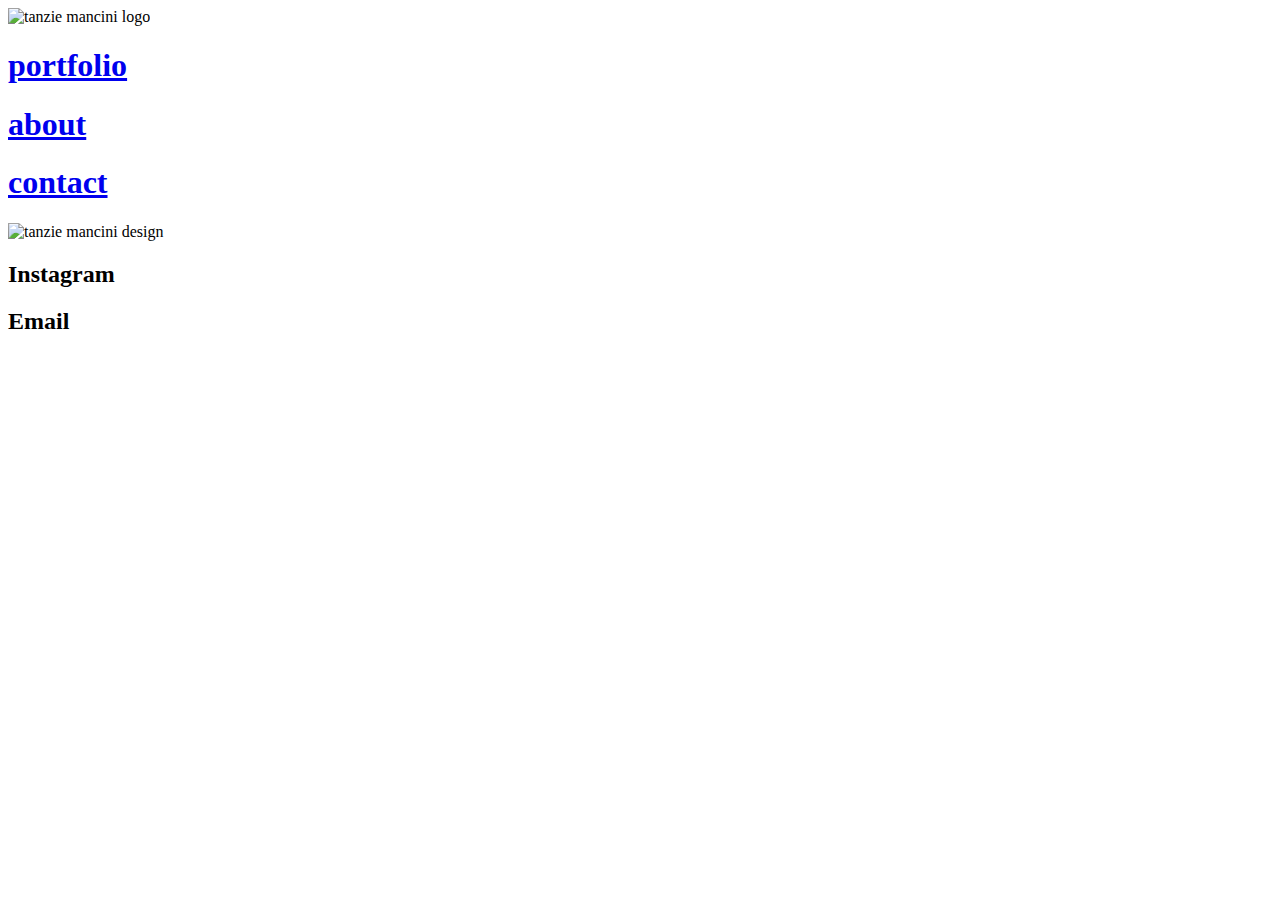
==== about.html @ 25fd2ccd "commit" ====
<!DOCTYPE html>
<!--[if lt IE 7]>      <html class="no-js lt-ie9 lt-ie8 lt-ie7"> <![endif]-->
<!--[if IE 7]>         <html class="no-js lt-ie9 lt-ie8"> <![endif]-->
<!--[if IE 8]>         <html class="no-js lt-ie9"> <![endif]-->
<!--[if gt IE 8]>      <html class="no-js"> <!--<![endif]-->
<html>
    <head>
        <meta charset="utf-8">
        <meta http-equiv="X-UA-Compatible" content="IE=edge">
        <title>About Tanzie Mancini</title>
        <meta name="description" content="Tanzie Mancini Portfolio">
        <meta name="viewport" content="width=device-width, initial-scale=1">
        <link rel="stylesheet" href="css/stylesheet.css">
    </head>
    <body>
        <!--[if lt IE 7]>
            <p class="browsehappy">You are using an <strong>outdated</strong> browser. Please <a href="#">upgrade your browser</a> to improve your experience.</p>
        <![endif]-->
      <header>
        <img src="" Alt="tanzie mancini logo">
        <nav>
            <a href="index.html">
                <h1>portfolio</h1>
            </a>
            <a href="about.html">
                <h1>about</h1>
            </a>
            <a href="contact.html">
                <h1>contact</h1>
            </a>
        </nav>
      </header>
      <main>
        <section>
            <img src="" Alt="tanzie mancini design">
            <p></p>
            <p></p>
        </section>
      </main>
      <footer>
        <h2>Instagram</h2>
        <h2>Email</h2>
      </footer>
    </body>
</html>
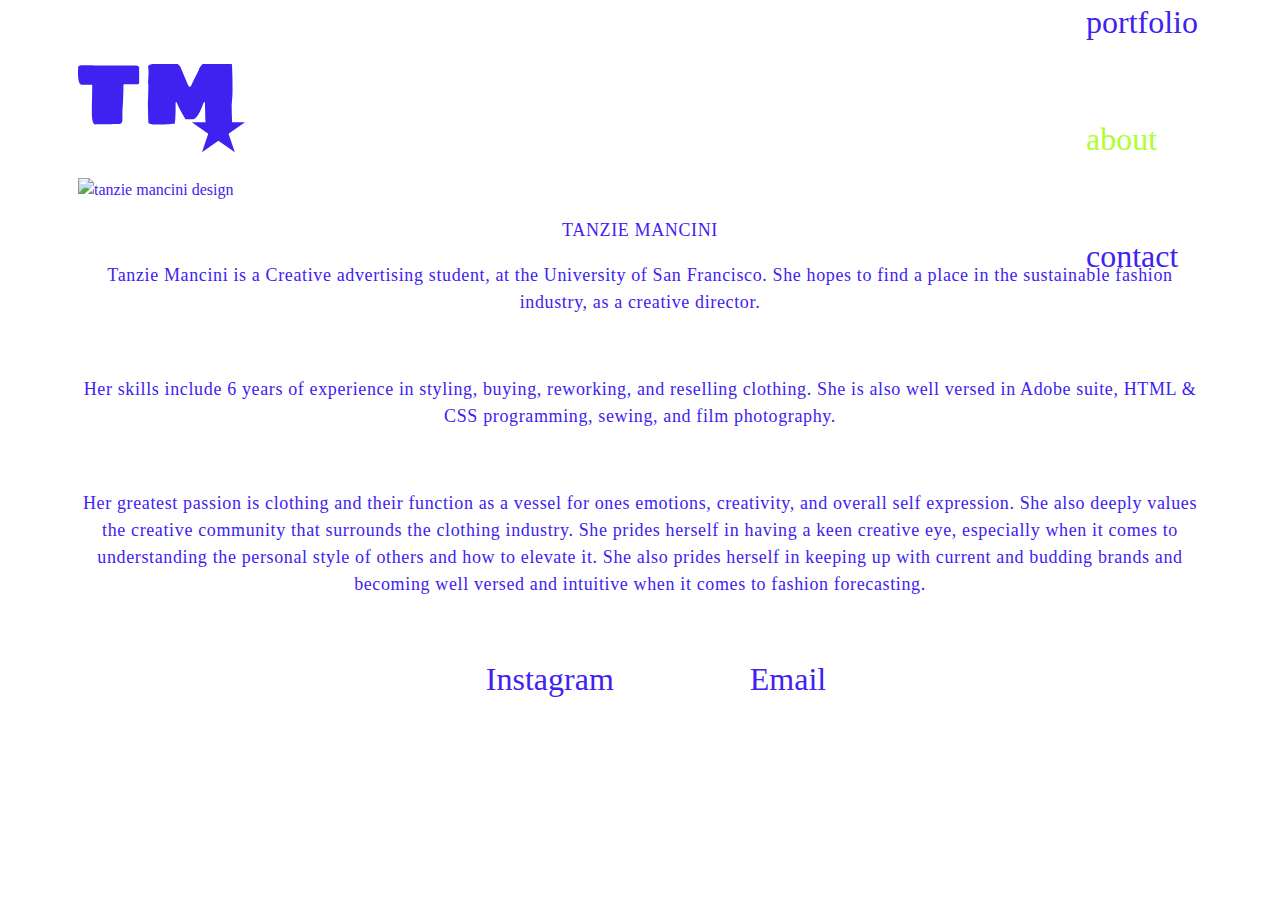
==== commit 24f651ec: "commit2" ====
--- a/about.html
+++ b/about.html
@@ -10,36 +10,43 @@
         <title>About Tanzie Mancini</title>
         <meta name="description" content="Tanzie Mancini Portfolio">
         <meta name="viewport" content="width=device-width, initial-scale=1">
-        <link rel="stylesheet" href="css/stylesheet.css">
+        <link rel="stylesheet" href="css/style.css">
     </head>
     <body>
         <!--[if lt IE 7]>
             <p class="browsehappy">You are using an <strong>outdated</strong> browser. Please <a href="#">upgrade your browser</a> to improve your experience.</p>
         <![endif]-->
       <header>
-        <img src="" Alt="tanzie mancini logo">
+        <img src="img/tanzielogo.svg" Alt="tanzie mancini logo">
         <nav>
             <a href="index.html">
                 <h1>portfolio</h1>
             </a>
             <a href="about.html">
-                <h1>about</h1>
+                <h1 class="selected">about</h1>
             </a>
             <a href="contact.html">
                 <h1>contact</h1>
             </a>
         </nav>
       </header>
-      <main>
+      <main> 
         <section>
-            <img src="" Alt="tanzie mancini design">
-            <p></p>
-            <p></p>
+            <img src="IMG/aboutback.png" Alt="tanzie mancini design">
+        <h2>TANZIE MANCINI</h2>
+            <p>Tanzie Mancini is a Creative advertising student, at the University of San Francisco. She hopes to find a place in the sustainable fashion industry, as a creative director.</p>
+            <br>
+            <p>Her skills include 6 years of experience in styling, buying, reworking, and reselling clothing. She is also well versed in Adobe suite, HTML & CSS programming, sewing, and film photography.</p>
+            <br>
+            <p>Her greatest passion is clothing and their function as a vessel for ones emotions, creativity, and overall self expression. She also deeply values the creative community that surrounds the clothing industry. She prides herself in having a keen creative eye, especially when it comes to understanding the personal style of others and how to elevate it. She also prides herself in keeping up with current and budding brands and becoming well versed and intuitive when it comes to fashion forecasting.</p>
+            <br>
         </section>
       </main>
       <footer>
-        <h2>Instagram</h2>
-        <h2>Email</h2>
+        <a href="https://www.instagram.com/tanziemancini/">
+            <h1>Instagram</h1>
+        <a href="mailto:tanziemancini@gmail.com">
+        <h1>Email</h1>
       </footer>
     </body>
 </html>--- a/css/style.css
+++ b/css/style.css
@@ -0,0 +1,91 @@
+html {
+    font-size:16px;
+}
+
+body {
+    max-width: 70.25rem;
+    /* digital numbers */
+    font-family: Digital Numbers;
+    color: #4022F0;
+    line-height: 1.5;
+    margin: 4rem auto;
+
+}
+
+header {
+    display: flex;
+    width: 70rem;
+    height: 7.125rem;
+    justify-content: space-between;
+    align-items: center;
+}
+
+h1,
+nav,
+footer {
+    color: #4022F0;
+    font-family: Archivo;
+    font-size: 2rem;
+    font-style: normal;
+    font-weight: 400;
+    line-height: normal;
+}
+
+h2 {
+    color: #4022F0;
+    text-align: center;
+    /* digital numbers */
+    font-family: Digital Numbers;
+    font-size: 1.125rem;
+    font-style: normal;
+    font-weight: 400;
+    line-height: 150%; /* 1.6875rem */
+    letter-spacing: 0.03938rem;
+}
+
+p {
+    color: #4022F0;
+    text-align: center;
+    /* digital numbers */
+    font-family: Digital Numbers;
+    font-size: 1.125rem;
+    font-style: normal;
+    font-weight: 400;
+    line-height: 150%; /* 1.6875rem */
+    letter-spacing: 0.03938rem;
+}
+
+a {
+    color: greenyellow ;
+    text-decoration: none;
+    margin: 0 0 0 2rem;
+}
+
+a:visited,
+.selected {
+    color: greenyellow;
+}
+
+a h1:hover {
+
+}
+
+nav {
+
+}
+
+main {
+    justify-content: center;
+}
+
+
+footer {
+    margin: auto;
+    display: flex;
+    width: 32.5rem;
+    height: 3.4375rem;
+    justify-content: center;
+    align-items: flex-start;
+    flex-shrink: 0;
+    gap: 6.5rem;
+}
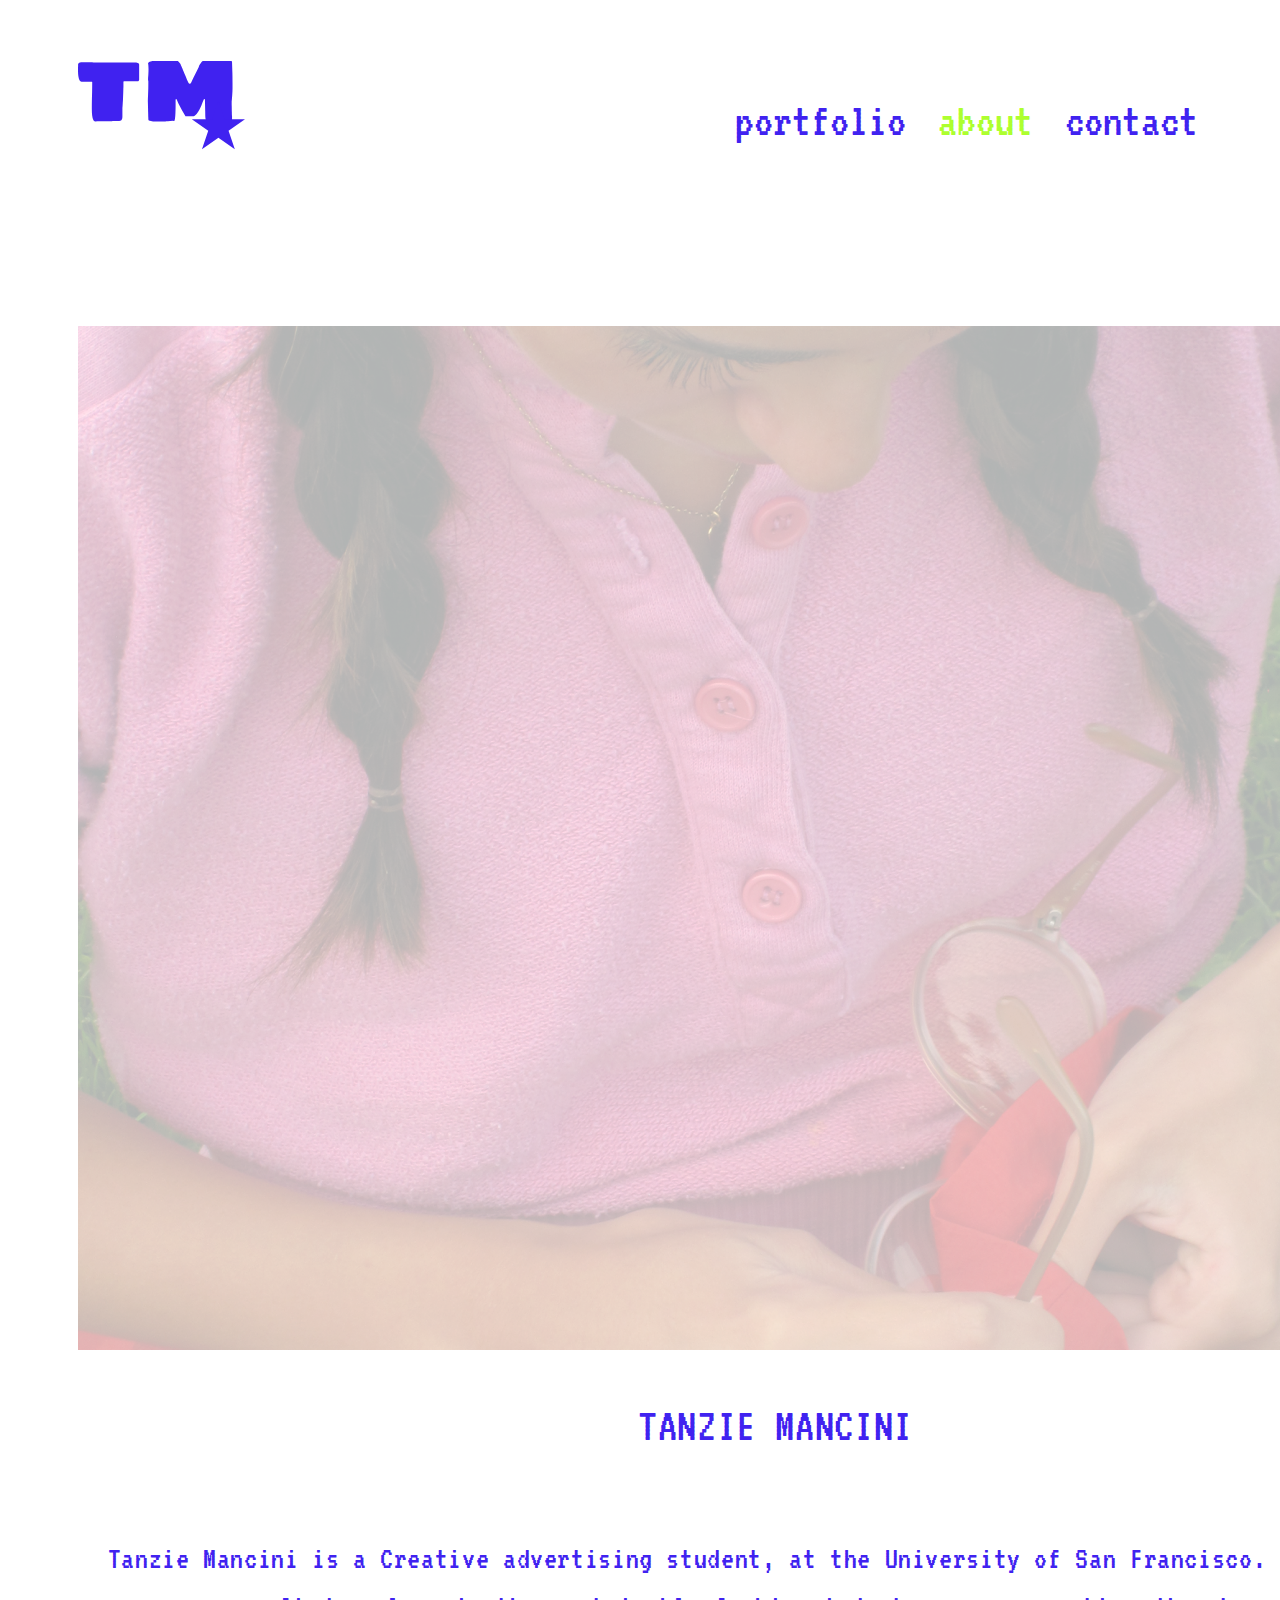
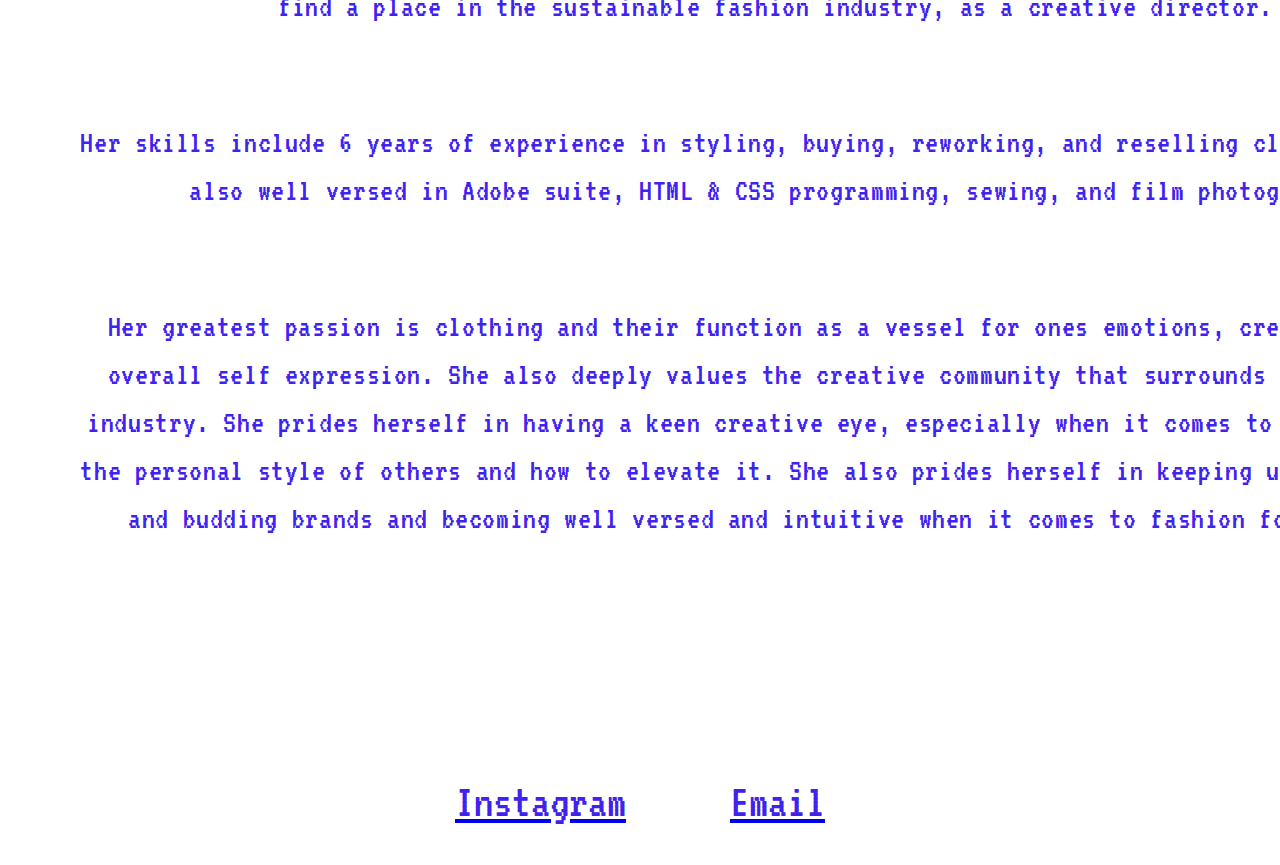
==== commit 7f911eef: "Update about.html" ====
--- a/about.html
+++ b/about.html
@@ -17,7 +17,9 @@
             <p class="browsehappy">You are using an <strong>outdated</strong> browser. Please <a href="#">upgrade your browser</a> to improve your experience.</p>
         <![endif]-->
       <header>
-        <img src="img/tanzielogo.svg" Alt="tanzie mancini logo">
+        <a href="index.html">
+            <img src="img/tanzielogo.svg" Alt="tanzie mancini logo">
+        </a>
         <nav>
             <a href="index.html">
                 <h1>portfolio</h1>
@@ -32,7 +34,7 @@
       </header>
       <main> 
         <section>
-            <img src="IMG/aboutback.png" Alt="tanzie mancini design">
+            <img src="img/aboutback.png" Alt="tanzie mancini design">
         <h2>TANZIE MANCINI</h2>
             <p>Tanzie Mancini is a Creative advertising student, at the University of San Francisco. She hopes to find a place in the sustainable fashion industry, as a creative director.</p>
             <br>
--- a/css/style.css
+++ b/css/style.css
@@ -1,11 +1,14 @@
+@import url('https://fonts.googleapis.com/css2?family=VT323&display=swap');
+
 html {
     font-size:16px;
 }
+
 
 body {
     max-width: 70.25rem;
     /* digital numbers */
-    font-family: Digital Numbers;
+    font-family: 'VT323', monospace;
     color: #4022F0;
     line-height: 1.5;
     margin: 4rem auto;
@@ -20,12 +23,18 @@
     align-items: center;
 }
 
+nav {
+    display: flex;
+    justify-content: space-between;
+    align-items: center;
+}
+
 h1,
 nav,
 footer {
     color: #4022F0;
-    font-family: Archivo;
-    font-size: 2rem;
+    font-family: 'VT323', monospace;
+    font-size: 3rem;
     font-style: normal;
     font-weight: 400;
     line-height: normal;
@@ -35,8 +44,8 @@
     color: #4022F0;
     text-align: center;
     /* digital numbers */
-    font-family: Digital Numbers;
-    font-size: 1.125rem;
+    font-family: 'VT323', monospace;
+    font-size:3rem;
     font-style: normal;
     font-weight: 400;
     line-height: 150%; /* 1.6875rem */
@@ -47,15 +56,19 @@
     color: #4022F0;
     text-align: center;
     /* digital numbers */
-    font-family: Digital Numbers;
-    font-size: 1.125rem;
+    font-family: 'VT323', monospace;
+    font-size: 2rem;
     font-style: normal;
     font-weight: 400;
     line-height: 150%; /* 1.6875rem */
     letter-spacing: 0.03938rem;
 }
 
-a {
+img {
+
+}
+
+nav a {
     color: greenyellow ;
     text-decoration: none;
     margin: 0 0 0 2rem;
@@ -66,18 +79,17 @@
     color: greenyellow;
 }
 
-a h1:hover {
-
-}
-
-nav {
-
-}
-
 main {
     justify-content: center;
 }
 
+section {
+    margin: 9.25rem auto;
+    display: grid;
+    grid-template-columns: repeat (12, 1fr);
+    grid-column-gap: 1.5rem;
+    grid-auto-flow: dense;
+}
 
 footer {
     margin: auto;
@@ -89,3 +101,111 @@
     flex-shrink: 0;
     gap: 6.5rem;
 }
+
+#byline {
+    width: 100%;
+    margin: auto; 
+    text-align: center;
+}
+
+#byline h5{
+    font-size: 3rem;
+    text-align: center;
+    
+}
+
+.left {
+    grid-column: 4/7; 
+}
+
+.right {
+    grid-column: 10/13; 
+}
+.left1 {
+    grid-column: 0/7; 
+}
+
+.right1 {
+    grid-column: 10/13; 
+}
+.grid1 {
+    grid-column: 1/4; 
+}
+
+.grid2 {
+    grid-column: 6/11; 
+}
+.top1 {
+    scale: 250%;
+    grid-column: 3; 
+    justify-content: center;
+}
+div.top {
+    margin: auto -70px;
+}
+
+#title {
+    text-align:center;
+}
+
+#inline {
+    display: table;
+    width:100%;
+    background-color: #2410f932;
+  }
+  #inline div {
+    display: flex;
+     align-items: center;
+    justify-content: space-evenly;
+  }
+  #inline h1 {
+    text-align: center;
+  }
+  .smlBox {
+    font-family: Century Gothic, sans-serif;
+    font-size: .9em;
+    margin: 17px 0px 17px -200px;
+    border-radius: 5px;
+    padding: 7px 17px 7px 17px;
+  }
+
+  #steps p {
+    text-align: left;
+  }
+
+.splash {
+    position: absolute;
+    width: 100%;
+    height: 100%;
+}
+
+input, textarea {
+    width: 100%;
+    background-color: blue;
+    border: 1px solid blue;
+    color:greenyellow;
+    font-size: 40px;
+    padding: 8px 16px 8px 16px;
+}
+
+label {
+    display: block;
+    margin: 16px 0px 16px 0px;
+    font-size: 40px;
+}
+
+textarea {
+    height: 320px;
+}
+
+button{
+    background-color: greenyellow;
+    border: none;
+    font-size: 20px;
+    padding: 8px 16px 8px 16px;
+}
+
+input:focus, textarea:focus {
+    border: 2px solid greenyellow;
+}
+  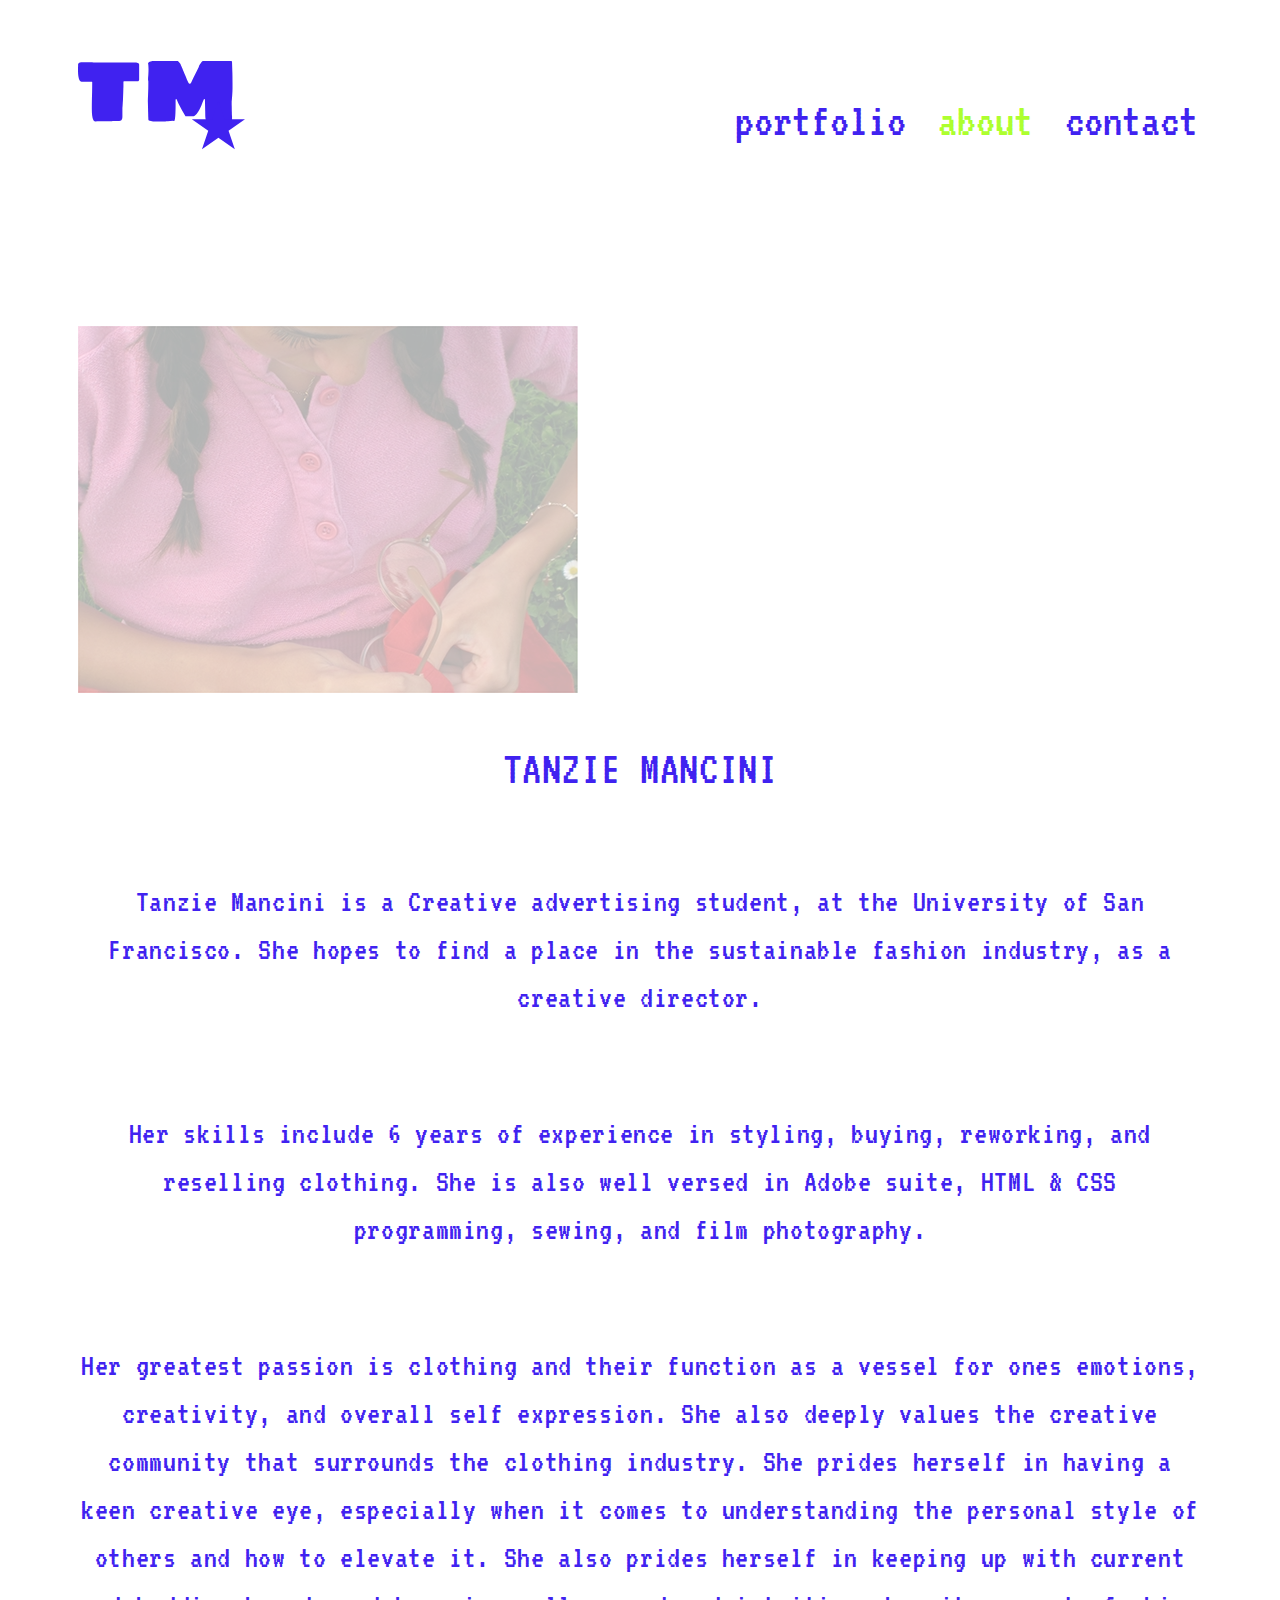
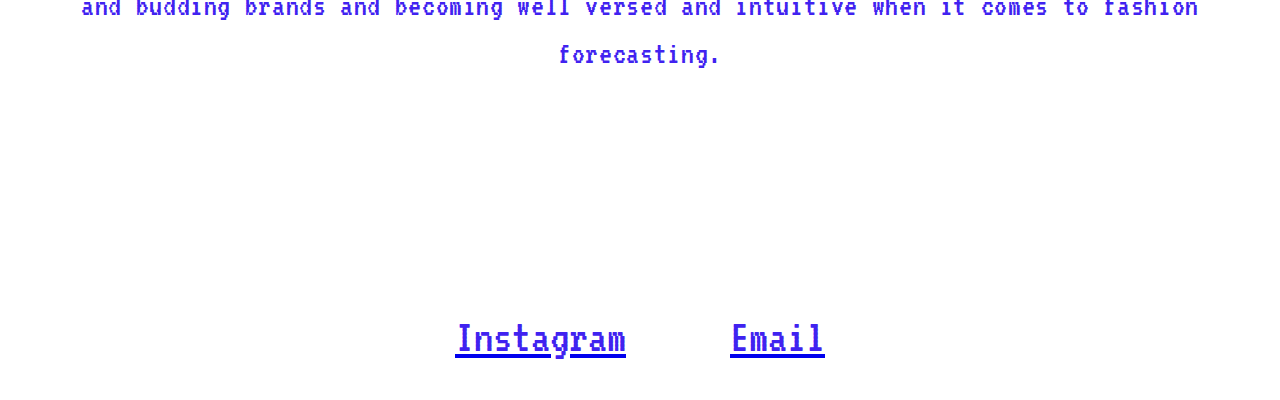
==== commit beacaeb6: "Update about.html" ====
--- a/about.html
+++ b/about.html
@@ -34,7 +34,7 @@
       </header>
       <main> 
         <section>
-            <img src="img/aboutback.png" Alt="tanzie mancini design">
+            <img src="img/aboutback.webp" Alt="tanzie mancini design">
         <h2>TANZIE MANCINI</h2>
             <p>Tanzie Mancini is a Creative advertising student, at the University of San Francisco. She hopes to find a place in the sustainable fashion industry, as a creative director.</p>
             <br>
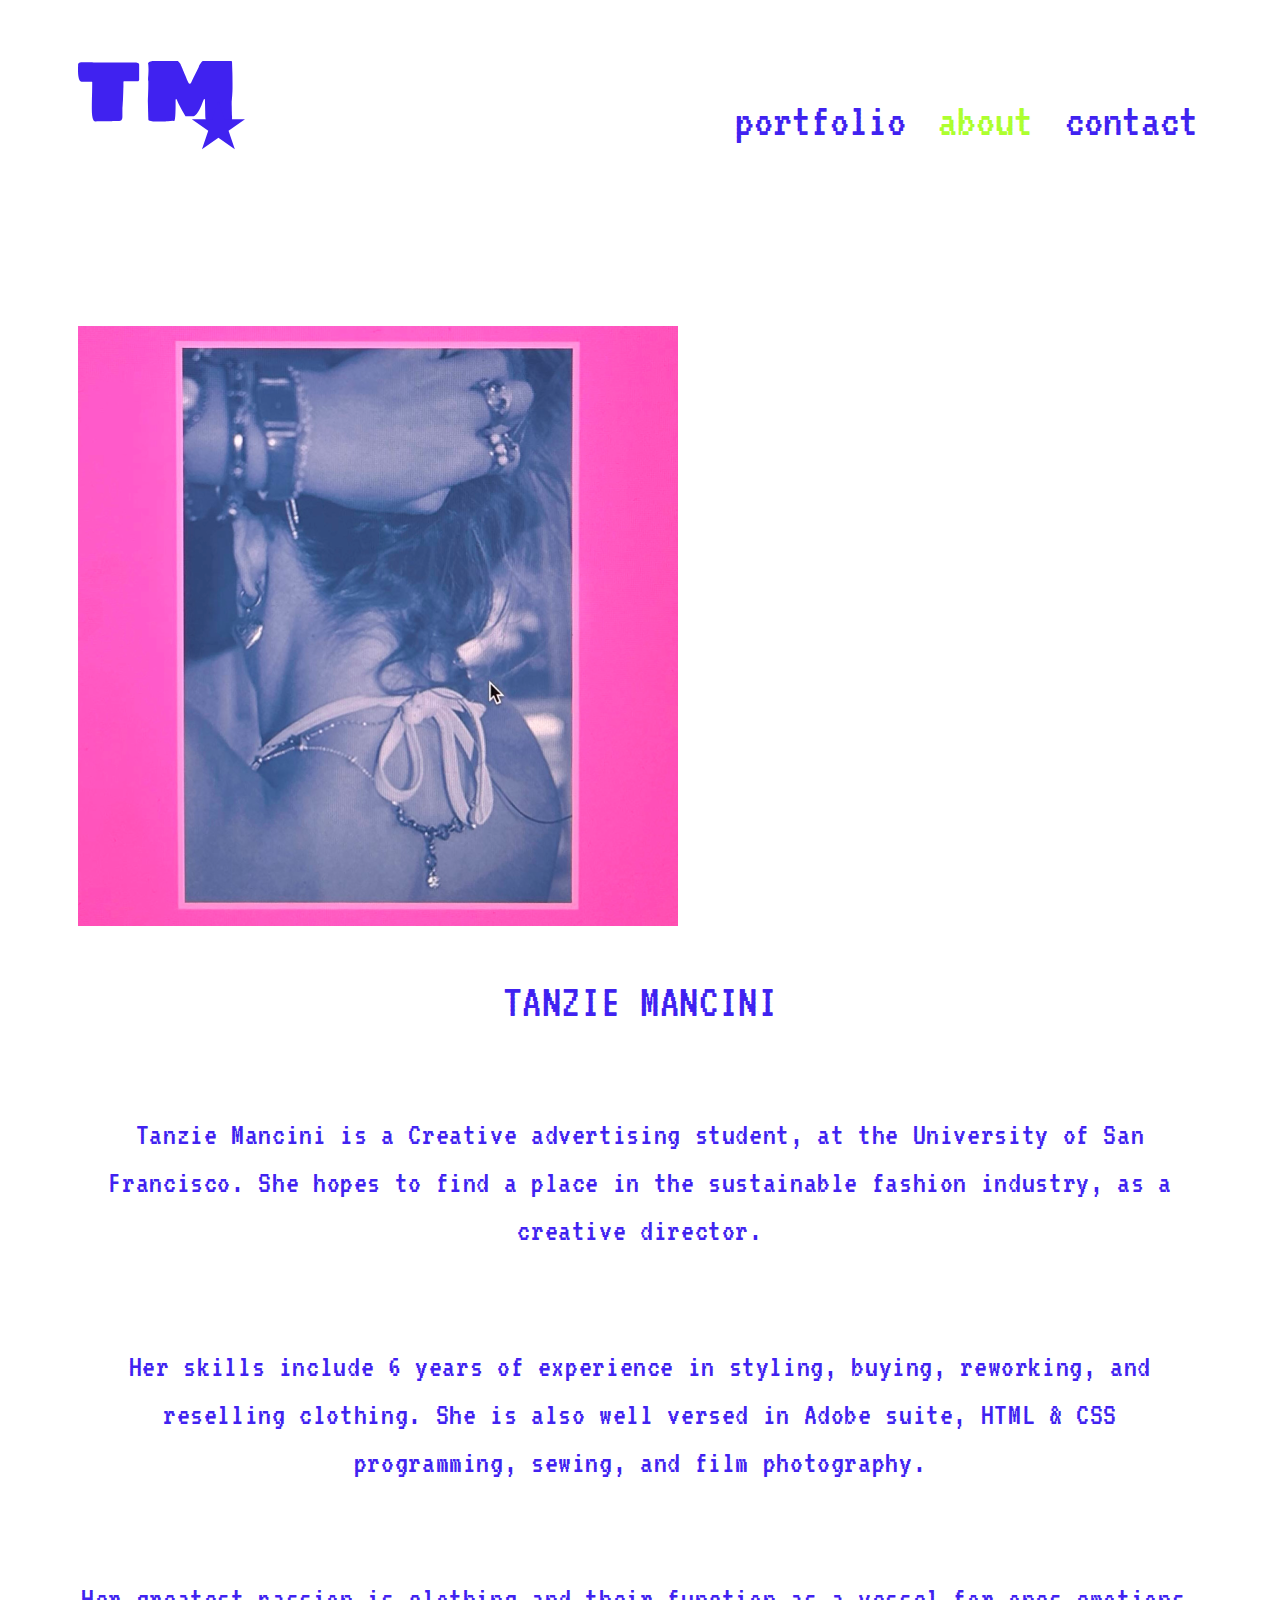
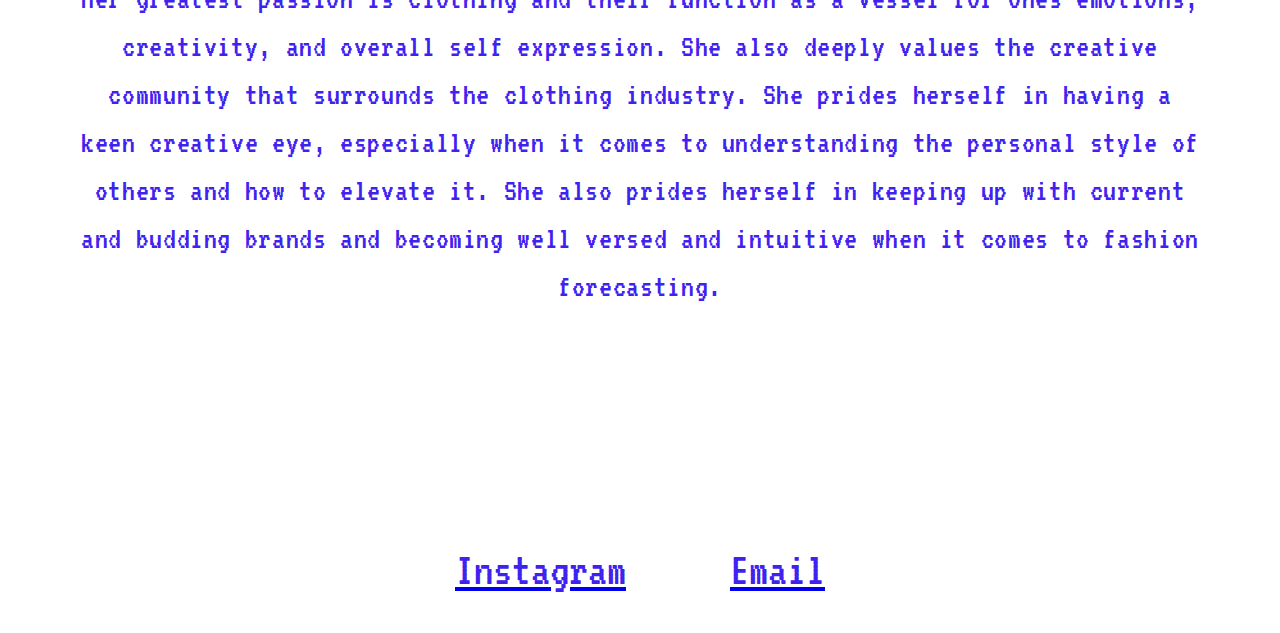
==== commit 72f40549: "Update about.html" ====
--- a/about.html
+++ b/about.html
@@ -34,7 +34,7 @@
       </header>
       <main> 
         <section>
-            <img src="img/aboutback.webp" Alt="tanzie mancini design">
+            <img src="img/1sumblue.png" Alt="tanzie mancini design">
         <h2>TANZIE MANCINI</h2>
             <p>Tanzie Mancini is a Creative advertising student, at the University of San Francisco. She hopes to find a place in the sustainable fashion industry, as a creative director.</p>
             <br>
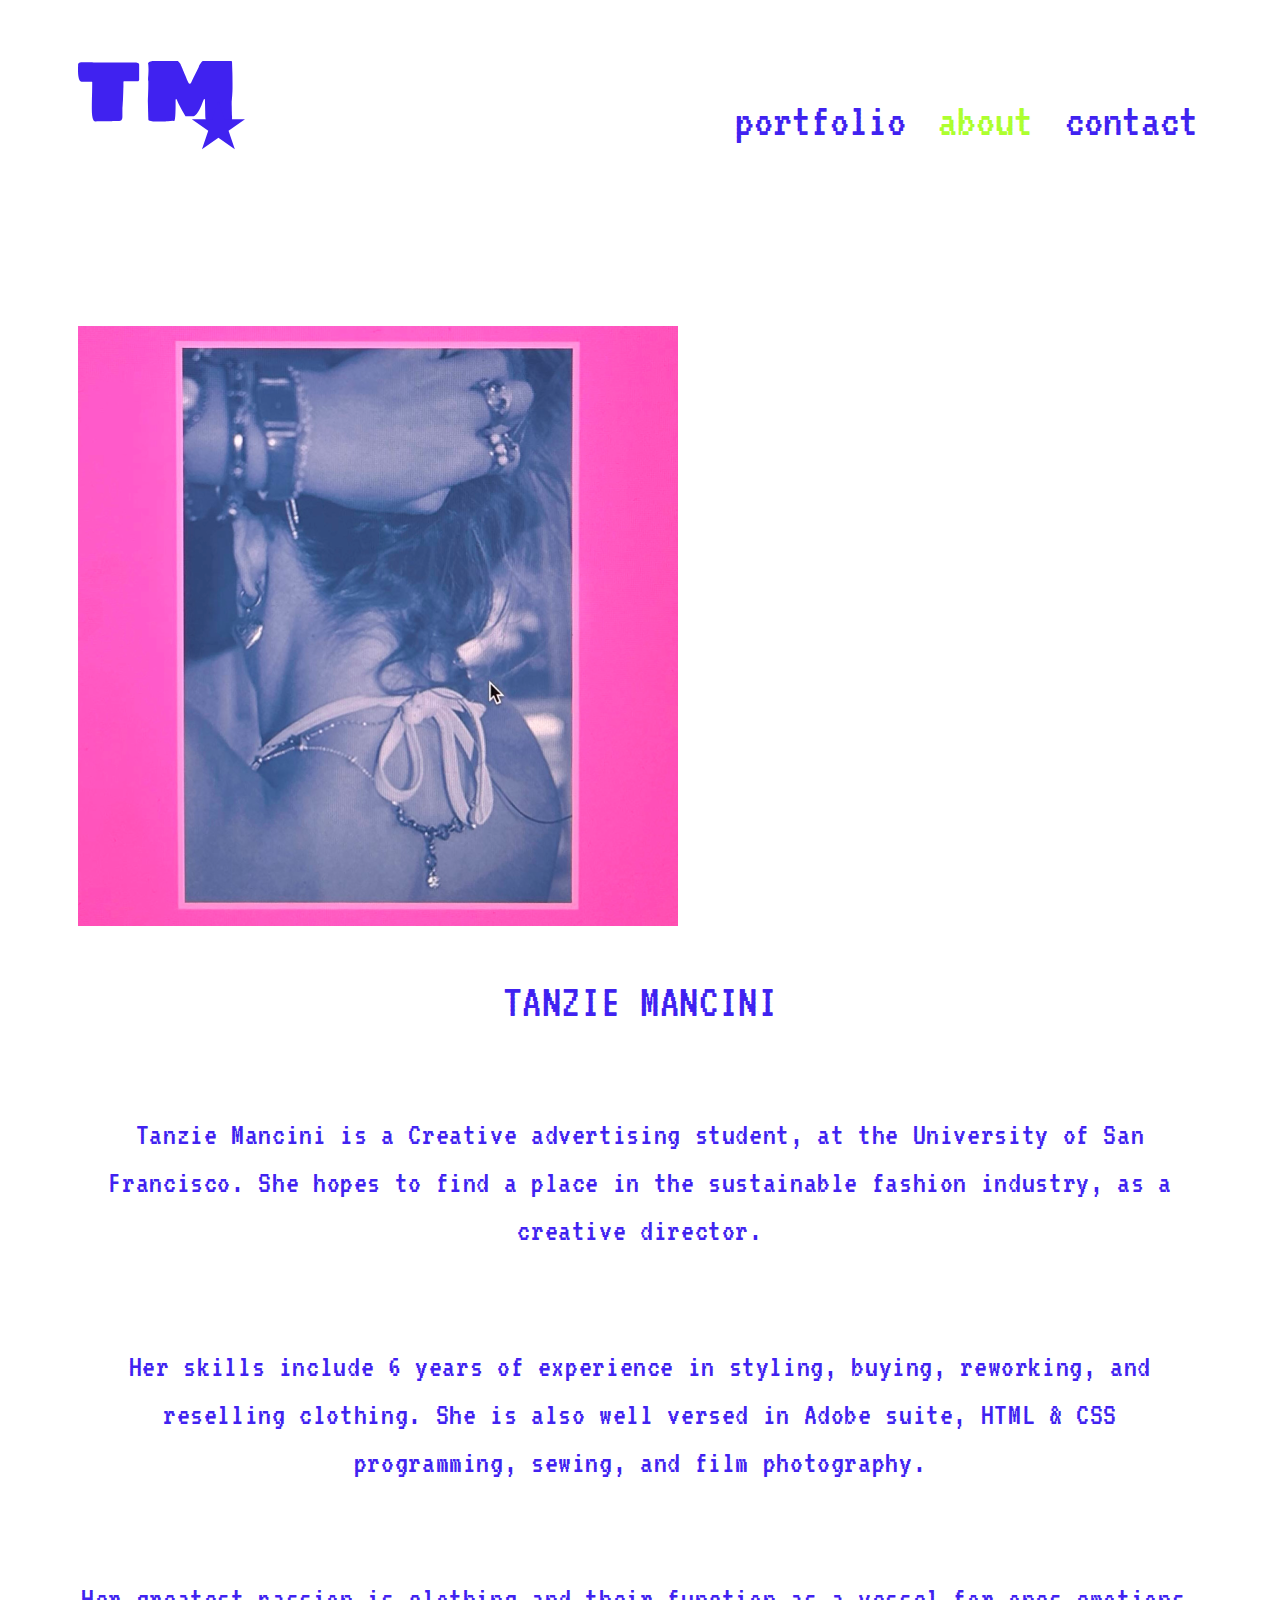
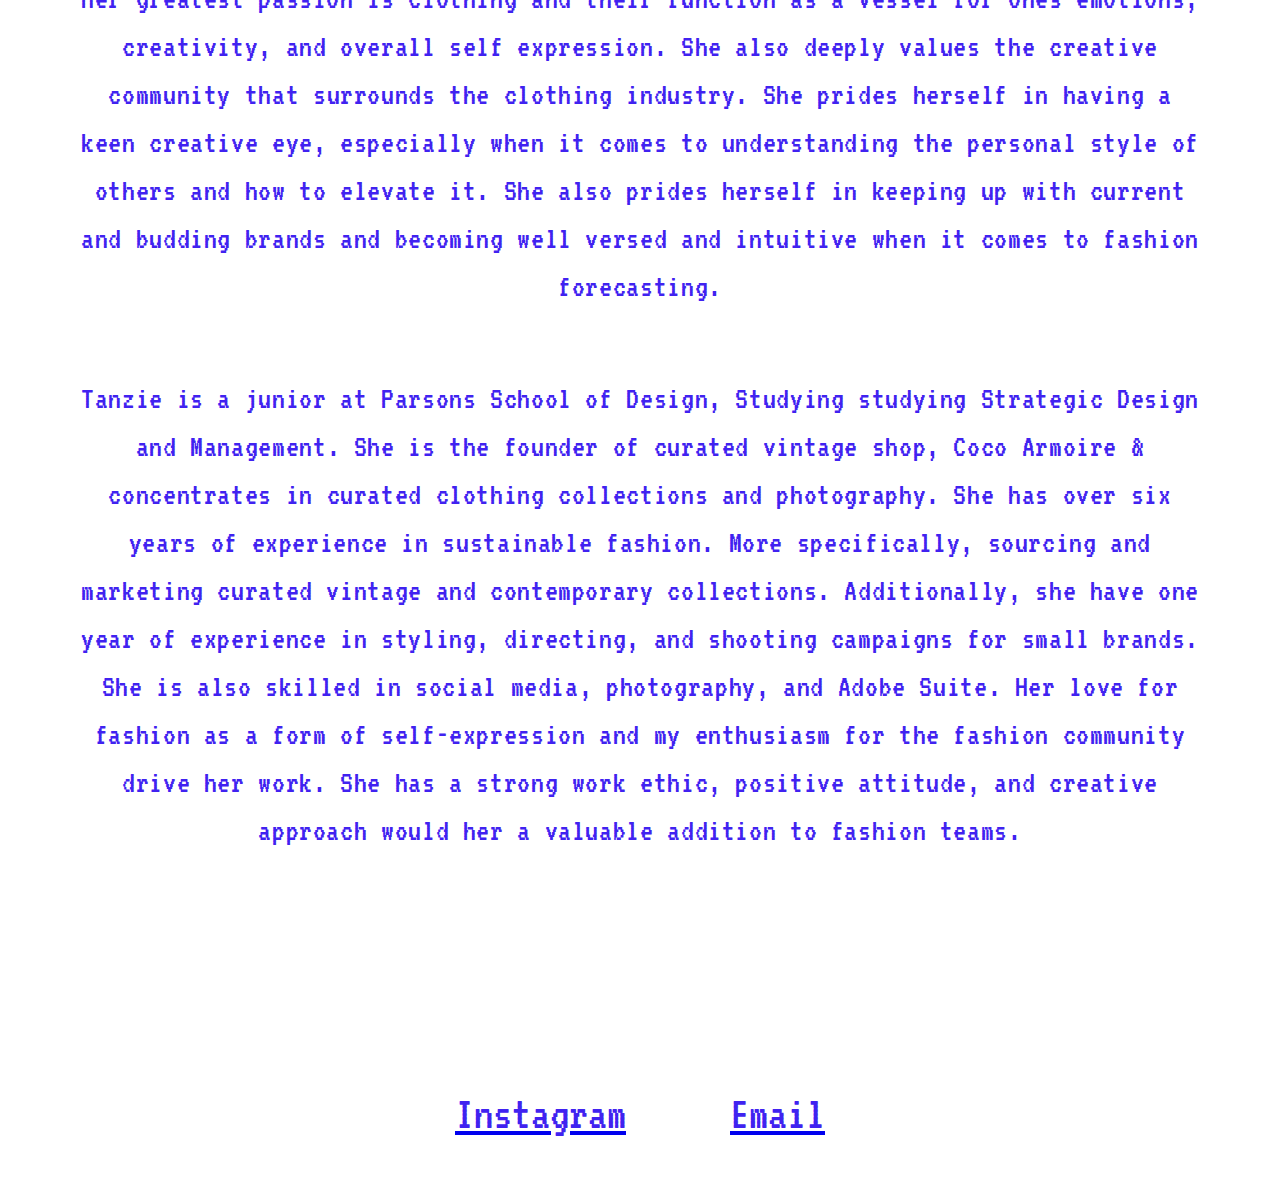
==== commit 60aa3912: "tnaize update" ====
--- a/about.html
+++ b/about.html
@@ -41,7 +41,13 @@
             <p>Her skills include 6 years of experience in styling, buying, reworking, and reselling clothing. She is also well versed in Adobe suite, HTML & CSS programming, sewing, and film photography.</p>
             <br>
             <p>Her greatest passion is clothing and their function as a vessel for ones emotions, creativity, and overall self expression. She also deeply values the creative community that surrounds the clothing industry. She prides herself in having a keen creative eye, especially when it comes to understanding the personal style of others and how to elevate it. She also prides herself in keeping up with current and budding brands and becoming well versed and intuitive when it comes to fashion forecasting.</p>
+            <p>Tanzie is a junior at Parsons School of Design, Studying studying Strategic Design and Management. She is the founder of curated vintage shop, Coco Armoire & concentrates in curated clothing collections and photography.
+
+                She has over six years of experience in sustainable fashion. More specifically, sourcing and marketing curated vintage and contemporary collections. Additionally, she have one year of experience in styling, directing, and shooting campaigns for small brands. She is also skilled in social media, photography, and Adobe Suite.
+                
+                Her love for fashion as a form of self-expression and my enthusiasm for the fashion community drive her work. She has a strong work ethic, positive attitude, and creative approach would her a valuable addition to fashion teams. </p>
             <br>
+    
         </section>
       </main>
       <footer>
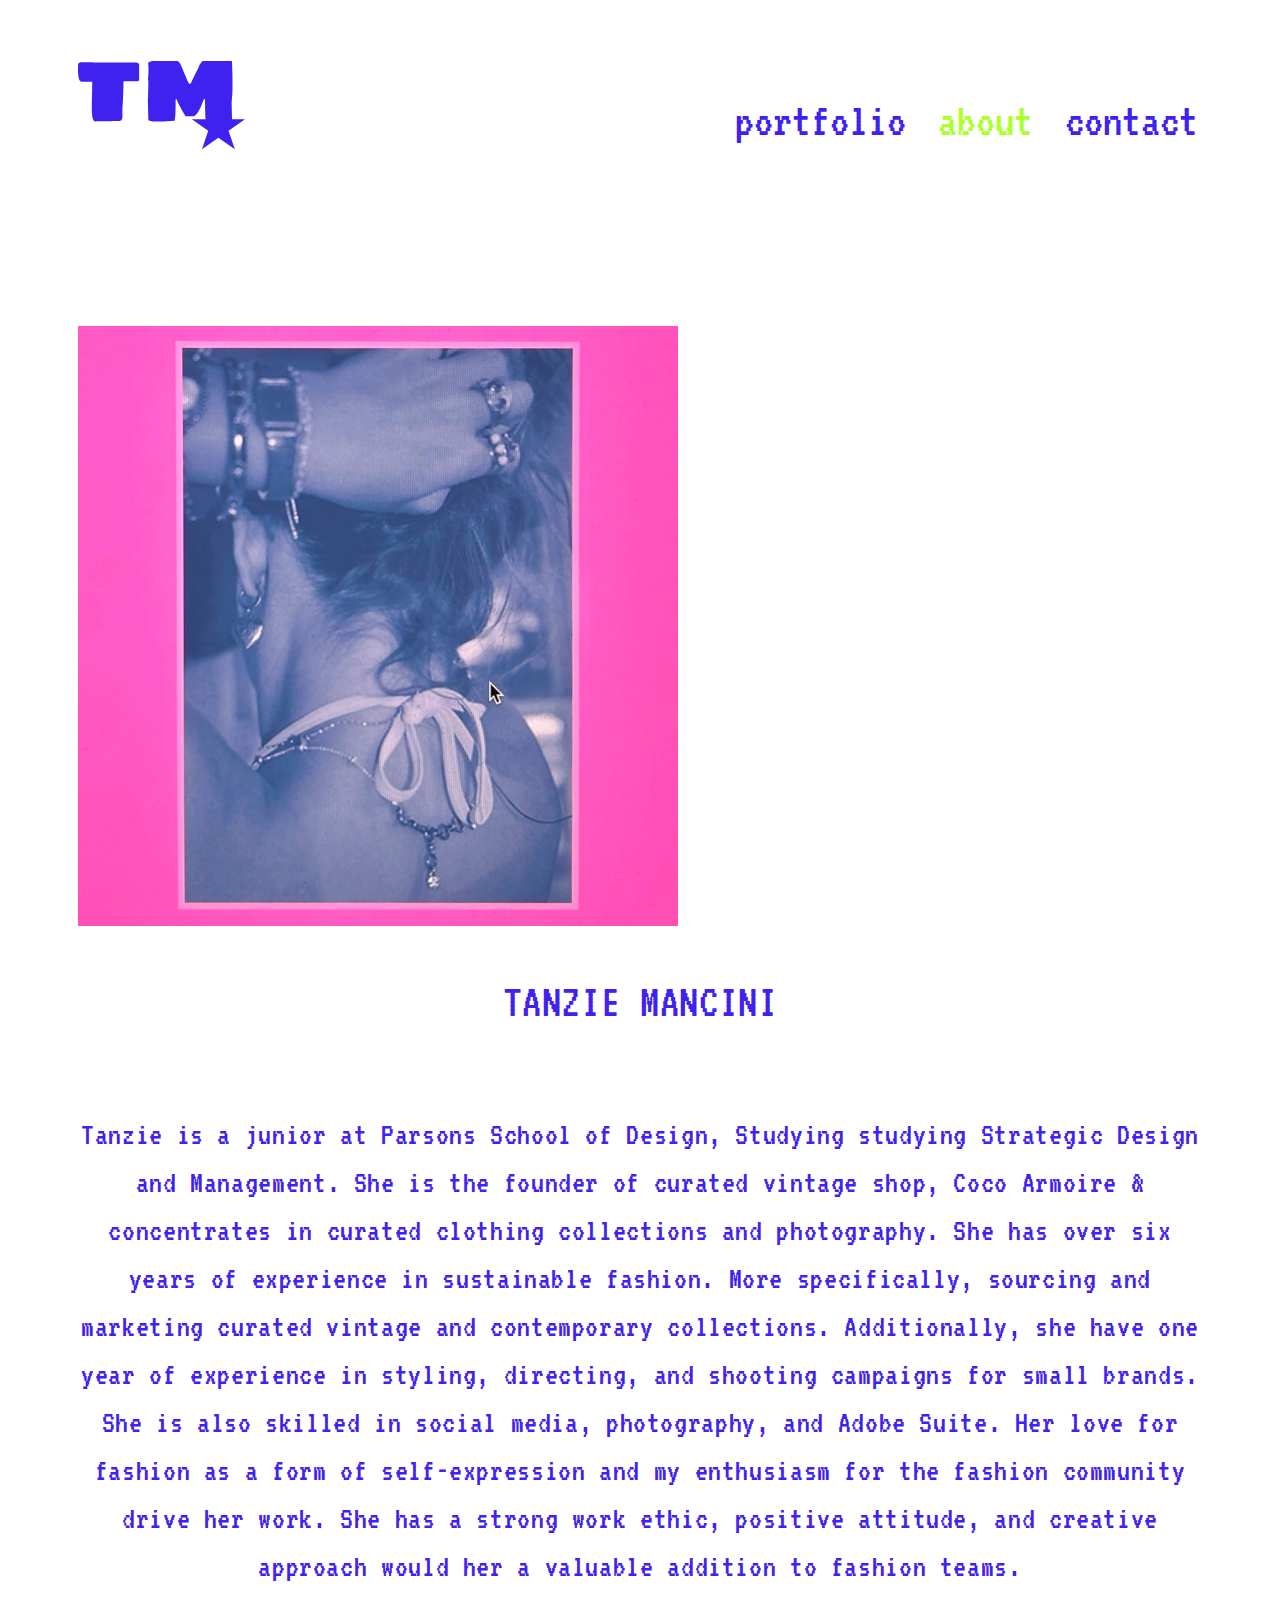
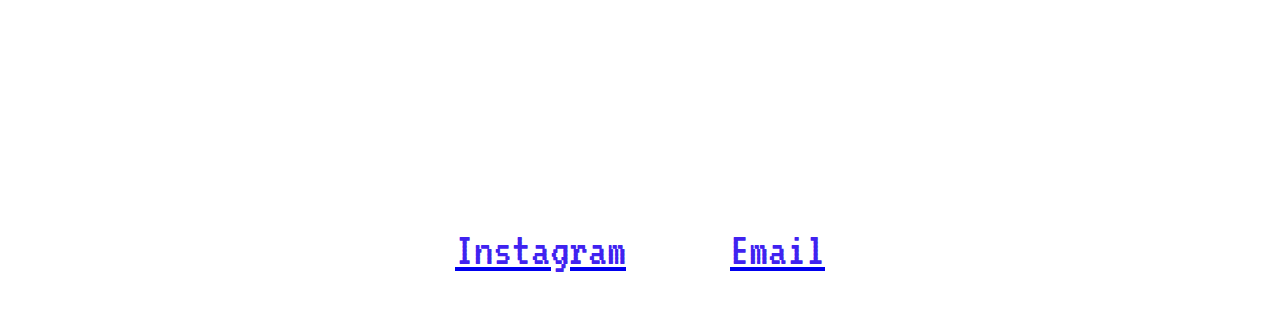
==== commit b28e57dc: "edit" ====
--- a/about.html
+++ b/about.html
@@ -36,11 +36,6 @@
         <section>
             <img src="img/1sumblue.png" Alt="tanzie mancini design">
         <h2>TANZIE MANCINI</h2>
-            <p>Tanzie Mancini is a Creative advertising student, at the University of San Francisco. She hopes to find a place in the sustainable fashion industry, as a creative director.</p>
-            <br>
-            <p>Her skills include 6 years of experience in styling, buying, reworking, and reselling clothing. She is also well versed in Adobe suite, HTML & CSS programming, sewing, and film photography.</p>
-            <br>
-            <p>Her greatest passion is clothing and their function as a vessel for ones emotions, creativity, and overall self expression. She also deeply values the creative community that surrounds the clothing industry. She prides herself in having a keen creative eye, especially when it comes to understanding the personal style of others and how to elevate it. She also prides herself in keeping up with current and budding brands and becoming well versed and intuitive when it comes to fashion forecasting.</p>
             <p>Tanzie is a junior at Parsons School of Design, Studying studying Strategic Design and Management. She is the founder of curated vintage shop, Coco Armoire & concentrates in curated clothing collections and photography.
 
                 She has over six years of experience in sustainable fashion. More specifically, sourcing and marketing curated vintage and contemporary collections. Additionally, she have one year of experience in styling, directing, and shooting campaigns for small brands. She is also skilled in social media, photography, and Adobe Suite.
